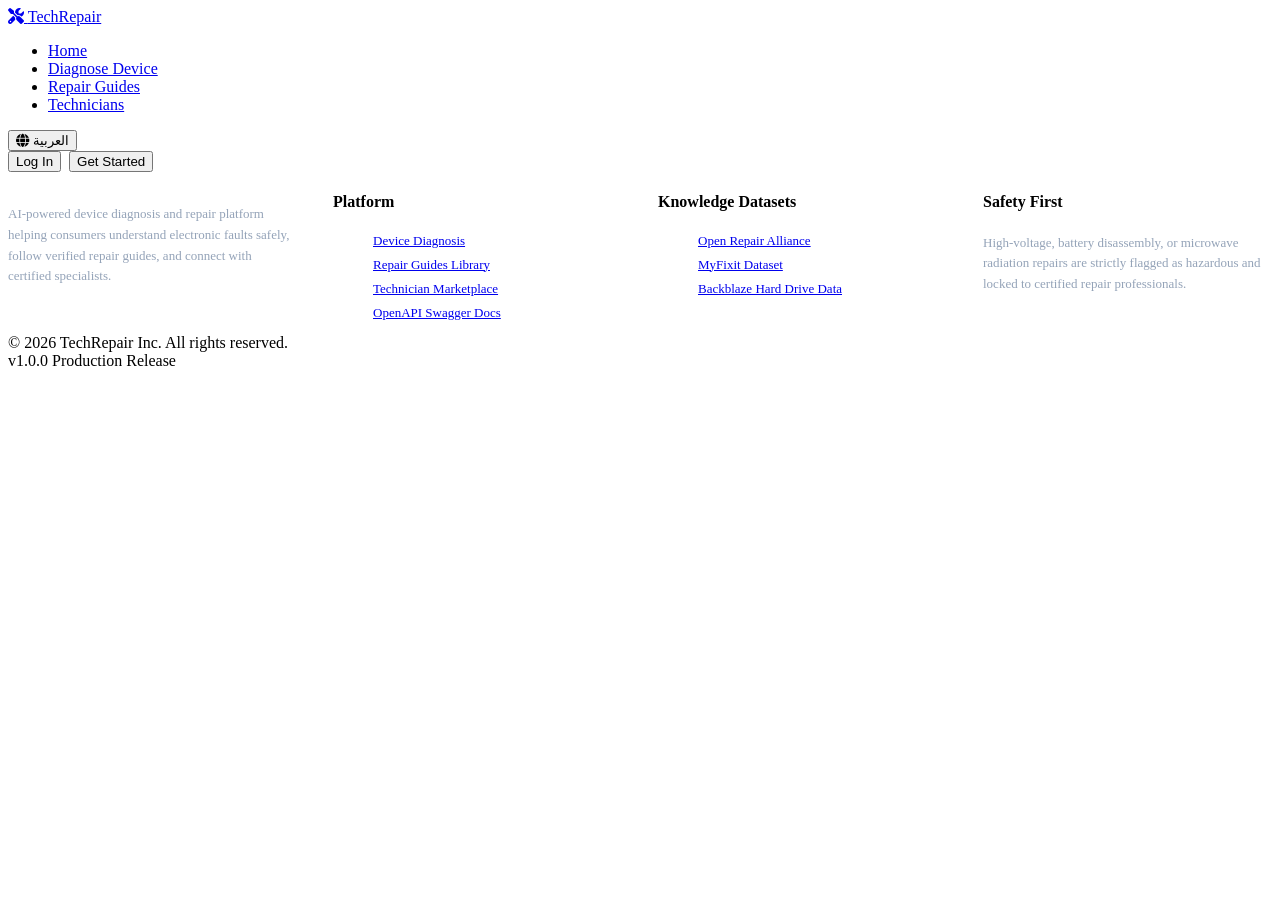
==== frontend/public/index.html @ 57054776 "feat: complete TechRepair platform implementation (backend, AI engine, frontend SPA, datasets, and d" ====
<!DOCTYPE html>
<html lang="en" dir="ltr">
<head>
  <meta charset="UTF-8">
  <meta name="viewport" content="width=device-width, initial-scale=1.0">
  <title>TechRepair — AI-Powered Smart Device Diagnosis & Repair Platform</title>
  <meta name="description" content="Intelligent electronic device diagnosis, step-by-step repair guides, and verified technician marketplace.">

  <!-- Google Fonts: Inter, Poppins, Cairo -->
  <link rel="preconnect" href="https://fonts.googleapis.com">
  <link rel="preconnect" href="https://fonts.gstatic.com" crossorigin>
  <link href="https://fonts.googleapis.com/css2?family=Cairo:wght@400;600;700;800&family=Inter:wght@400;500;600;700;800&display=swap" rel="stylesheet">

  <!-- FontAwesome 6 Icons -->
  <link rel="stylesheet" href="https://cdnjs.cloudflare.com/ajax/libs/font-awesome/6.4.0/css/all.min.css">

  <!-- TechRepair Stylesheet -->
  <link rel="stylesheet" href="/static/css/style.css">
</head>
<body>

  <!-- Navigation Bar -->
  <header class="navbar">
    <div class="container nav-container">
      
      <!-- Brand Logo -->
      <a href="#" class="logo" data-nav="home">
        <i class="fas fa-screwdriver-wrench"></i>
        <span>TechRepair</span>
      </a>

      <!-- Desktop Nav Links -->
      <ul class="nav-links" id="navLinks">
        <li><a href="#" class="nav-link active" data-nav="home" data-i18n="nav_home">Home</a></li>
        <li><a href="#" class="nav-link" data-nav="diagnose" data-i18n="nav_diagnose">Diagnose Device</a></li>
        <li><a href="#" class="nav-link" data-nav="guides" data-i18n="nav_guides">Repair Guides</a></li>
        <li><a href="#" class="nav-link" data-nav="technicians" data-i18n="nav_technicians">Technicians</a></li>
        <li id="navDashboardLink" style="display: none;"><a href="#" class="nav-link" data-nav="dashboard" data-i18n="nav_dashboard">Dashboard</a></li>
        <li id="navAdminLink" style="display: none;"><a href="#" class="nav-link" data-nav="admin" style="color: var(--color-danger); font-weight: 700;">Admin Panel</a></li>
      </ul>

      <!-- Action Buttons & Language Switcher -->
      <div class="nav-actions">
        <!-- Language Switcher Button -->
        <button id="langToggleBtn" class="lang-btn" title="Switch Language / تغيير اللغة">
          <i class="fas fa-globe"></i>
          <span class="lang-btn-text">العربية</span>
        </button>

        <!-- Guest Actions -->
        <div id="navGuestActions" style="display: flex; gap: 8px;">
          <button id="navLoginBtn" class="btn btn-outline btn-sm" data-i18n="nav_login">Log In</button>
          <button id="navRegisterBtn" class="btn btn-primary btn-sm" data-i18n="nav_register">Get Started</button>
        </div>

        <!-- Authenticated User Actions -->
        <div id="navUserActions" style="display: none; align-items: center; gap: 10px;">
          <span style="font-size: 13px; font-weight: 600; color: var(--color-primary);" id="navUserName"></span>
          <button id="navLogoutBtn" class="btn btn-outline btn-sm" style="color: var(--color-danger); border-color: #FCA5A5;">
            <i class="fas fa-sign-out-alt"></i>
          </button>
        </div>
      </div>

    </div>
  </header>

  <!-- Main View Container (Dynamically rendered by app.js) -->
  <main id="mainContent"></main>

  <!-- Global Modal Dialog -->
  <div id="appModal" class="modal-overlay" style="display: none;">
    <div class="modal-content">
      <button id="modalCloseBtn" class="modal-close" aria-label="Close modal">&times;</button>
      <div id="modalBody"></div>
    </div>
  </div>

  <!-- Footer -->
  <footer class="footer">
    <div class="container">
      <div style="display: grid; grid-template-columns: repeat(auto-fit, minmax(220px, 1fr)); gap: 36px;">
        <div>
          <div class="logo" style="color: #FFFFFF; margin-bottom: 14px;">
            <i class="fas fa-screwdriver-wrench" style="color: var(--color-accent);"></i>
            <span>TechRepair</span>
          </div>
          <p style="font-size: 13px; line-height: 1.6; color: #94A3B8;">
            AI-powered device diagnosis and repair platform helping consumers understand electronic faults safely, follow verified repair guides, and connect with certified specialists.
          </p>
        </div>

        <div>
          <h4>Platform</h4>
          <ul style="list-style: none; display: flex; flex-direction: column; gap: 8px; font-size: 13px;">
            <li><a href="#" data-nav="diagnose">Device Diagnosis</a></li>
            <li><a href="#" data-nav="guides">Repair Guides Library</a></li>
            <li><a href="#" data-nav="technicians">Technician Marketplace</a></li>
            <li><a href="/docs" target="_blank">OpenAPI Swagger Docs</a></li>
          </ul>
        </div>

        <div>
          <h4>Knowledge Datasets</h4>
          <ul style="list-style: none; display: flex; flex-direction: column; gap: 8px; font-size: 13px;">
            <li><a href="https://github.com/openrepair/data" target="_blank" rel="noopener">Open Repair Alliance</a></li>
            <li><a href="https://github.com/rub-ksv/MyFixit-Dataset" target="_blank" rel="noopener">MyFixit Dataset</a></li>
            <li><a href="https://www.backblaze.com/cloud-storage/resources/hard-drive-test-data" target="_blank" rel="noopener">Backblaze Hard Drive Data</a></li>
          </ul>
        </div>

        <div>
          <h4>Safety First</h4>
          <p style="font-size: 13px; line-height: 1.6; color: #94A3B8;">
            High-voltage, battery disassembly, or microwave radiation repairs are strictly flagged as hazardous and locked to certified repair professionals.
          </p>
        </div>
      </div>

      <div class="footer-bottom">
        <div>&copy; 2026 TechRepair Inc. All rights reserved.</div>
        <div style="display: flex; gap: 16px;">
          <span>v1.0.0 Production Release</span>
        </div>
      </div>
    </div>
  </footer>

  <!-- Scripts -->
  <script src="/static/js/i18n.js"></script>
  <script src="/static/js/api.js"></script>
  <script src="/static/js/app.js"></script>
</body>
</html>
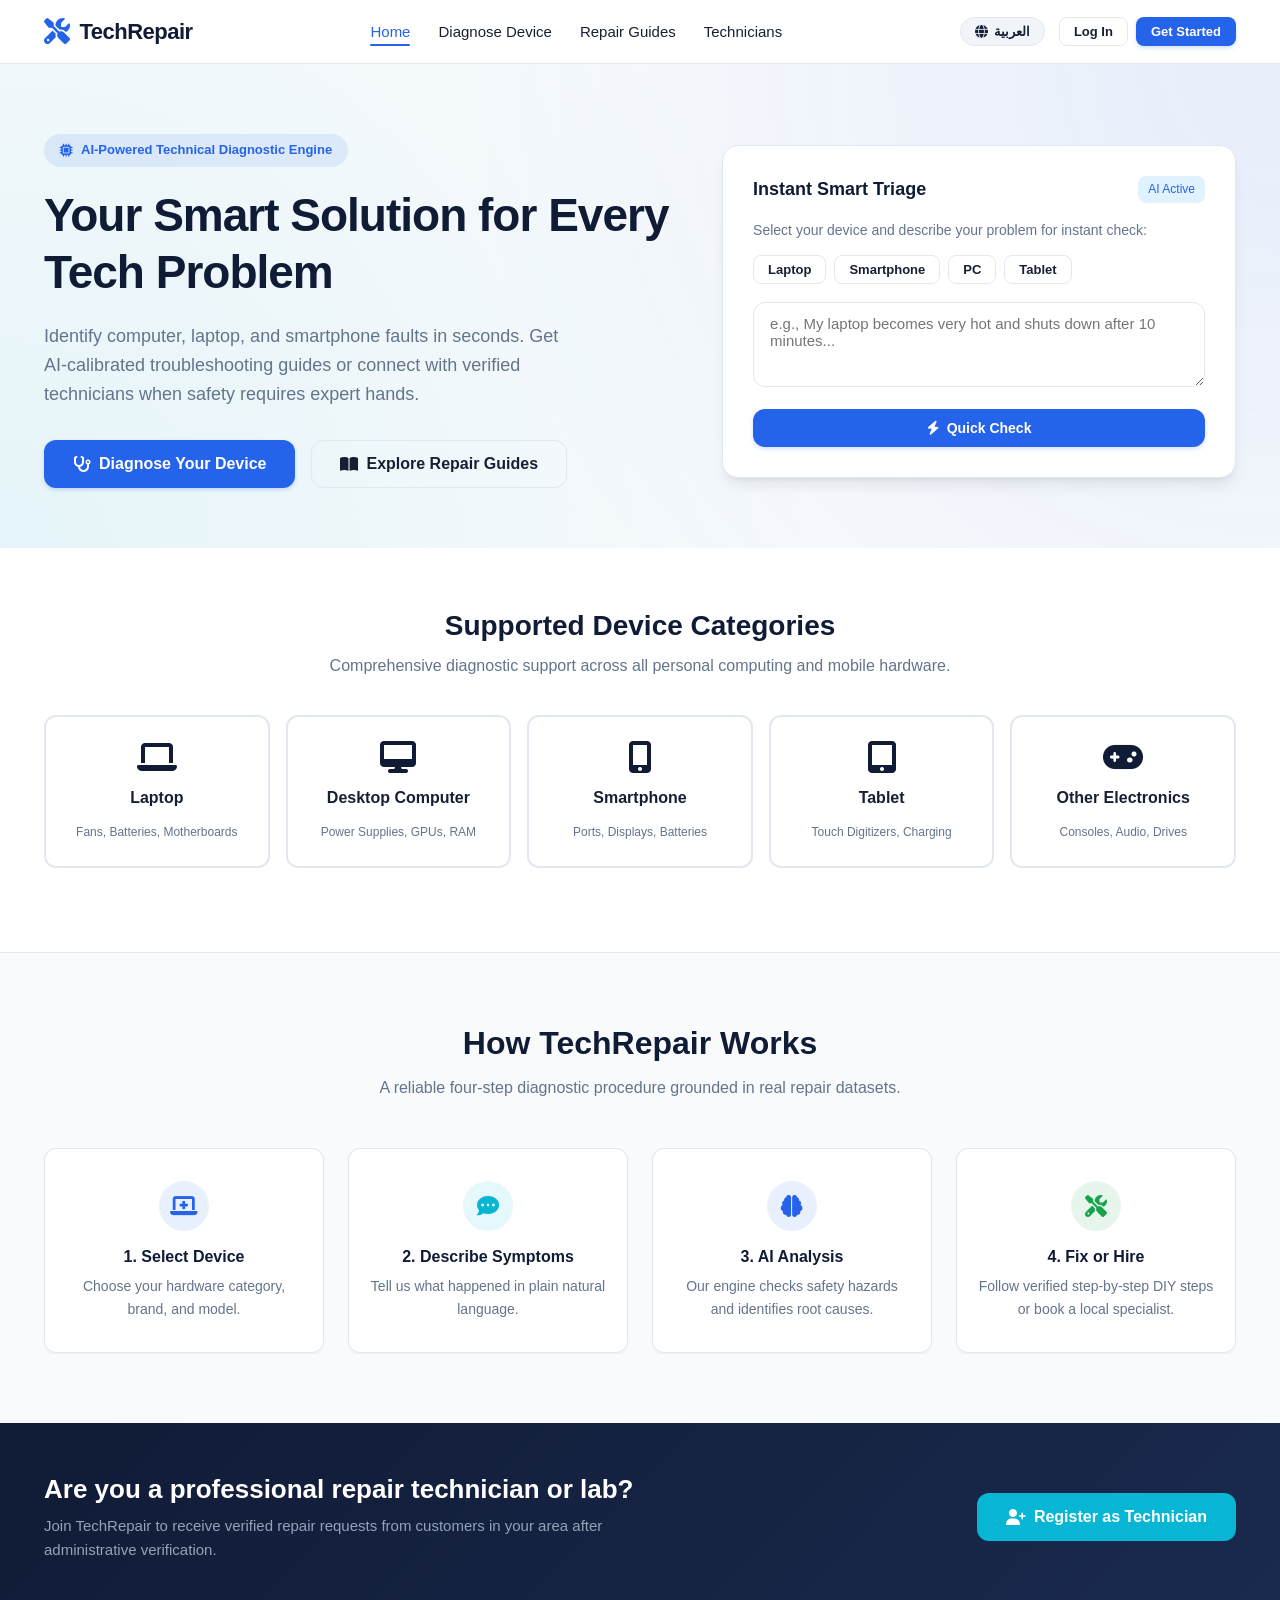
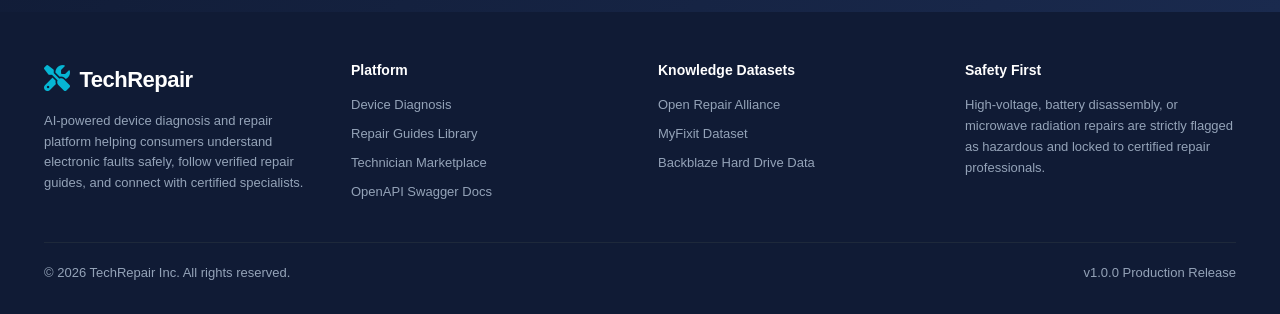
==== commit 89ffc490: "feat: convert platform to native web standard for zero-error Vercel deployment and add C++ AI backen" ====
--- a/frontend/public/index.html
+++ b/frontend/public/index.html
@@ -15,7 +15,7 @@
   <link rel="stylesheet" href="https://cdnjs.cloudflare.com/ajax/libs/font-awesome/6.4.0/css/all.min.css">
 
   <!-- TechRepair Stylesheet -->
-  <link rel="stylesheet" href="/static/css/style.css">
+  <link rel="stylesheet" href="css/style.css">
 </head>
 <body>
 
@@ -127,8 +127,8 @@
   </footer>
 
   <!-- Scripts -->
-  <script src="/static/js/i18n.js"></script>
-  <script src="/static/js/api.js"></script>
-  <script src="/static/js/app.js"></script>
+  <script src="js/i18n.js"></script>
+  <script src="js/api.js"></script>
+  <script src="js/app.js"></script>
 </body>
 </html>
--- a/frontend/public/css/style.css
+++ b/frontend/public/css/style.css
@@ -0,0 +1,695 @@
+/* ==========================================================================
+   TechRepair Design System & Core Stylesheet
+   Color Palette:
+   - Primary: #101B35 (Deep Navy Blue)
+   - Secondary: #2563EB (Electric Blue)
+   - Accent: #06B6D4 (Cyan)
+   - Background: #F8FAFC (Slate Light)
+   - Card: #FFFFFF
+   - Text: #172033
+   - Success: #16A34A | Warning: #F59E0B | Danger: #DC2626
+   ========================================================================== */
+
+:root {
+  --color-primary: #101B35;
+  --color-primary-light: #1A2A4E;
+  --color-secondary: #2563EB;
+  --color-secondary-hover: #1D4ED8;
+  --color-accent: #06B6D4;
+  --color-accent-light: #E0F2FE;
+  --color-bg: #F8FAFC;
+  --color-card: #FFFFFF;
+  --color-text-main: #172033;
+  --color-text-muted: #64748B;
+  --color-border: #E2E8F0;
+  
+  --color-success: #16A34A;
+  --color-success-bg: #DCFCE7;
+  --color-warning: #F59E0B;
+  --color-warning-bg: #FEF3C7;
+  --color-danger: #DC2626;
+  --color-danger-bg: #FEE2E2;
+
+  --shadow-sm: 0 1px 2px 0 rgb(0 0 0 / 0.05);
+  --shadow-md: 0 4px 6px -1px rgb(0 0 0 / 0.07), 0 2px 4px -2px rgb(0 0 0 / 0.07);
+  --shadow-lg: 0 10px 15px -3px rgb(0 0 0 / 0.08), 0 4px 6px -4px rgb(0 0 0 / 0.08);
+  --shadow-glow: 0 0 20px rgba(37, 99, 235, 0.2);
+
+  --radius-sm: 8px;
+  --radius-md: 12px;
+  --radius-lg: 16px;
+  --radius-full: 9999px;
+  
+  --font-en: 'Inter', -apple-system, BlinkMacSystemFont, "Segoe UI", Roboto, sans-serif;
+  --font-ar: 'Cairo', 'Segoe UI', Tahoma, sans-serif;
+}
+
+/* Global Reset */
+* {
+  box-sizing: border-box;
+  margin: 0;
+  padding: 0;
+  -webkit-font-smoothing: antialiased;
+}
+
+body {
+  font-family: var(--font-en);
+  background-color: var(--color-bg);
+  color: var(--color-text-main);
+  line-height: 1.6;
+  min-height: 100vh;
+  display: flex;
+  flex-direction: column;
+}
+
+/* RTL Support */
+[dir="rtl"] body {
+  font-family: var(--font-ar);
+}
+
+[dir="rtl"] .ltr-only {
+  direction: ltr;
+}
+
+a {
+  color: var(--color-secondary);
+  text-decoration: none;
+  transition: all 0.2s ease;
+}
+
+a:hover {
+  color: var(--color-secondary-hover);
+}
+
+/* Layout Containers */
+.container {
+  width: 100%;
+  max-width: 1240px;
+  margin: 0 auto;
+  padding: 0 24px;
+}
+
+/* Typography Utilities */
+h1, h2, h3, h4, h5, h6 {
+  color: var(--color-primary);
+  font-weight: 700;
+  line-height: 1.25;
+}
+
+.text-gradient {
+  background: linear-gradient(135deg, var(--color-secondary) 0%, var(--color-accent) 100%);
+  -webkit-background-clip: text;
+  -webkit-text-fill-color: transparent;
+}
+
+/* Header & Navigation */
+.navbar {
+  position: sticky;
+  top: 0;
+  z-index: 100;
+  background-color: rgba(255, 255, 255, 0.95);
+  backdrop-filter: blur(8px);
+  border-bottom: 1px solid var(--color-border);
+  padding: 14px 0;
+}
+
+.nav-container {
+  display: flex;
+  justify-content: space-between;
+  align-items: center;
+}
+
+.logo {
+  display: flex;
+  align-items: center;
+  gap: 10px;
+  font-size: 22px;
+  font-weight: 800;
+  color: var(--color-primary);
+  letter-spacing: -0.5px;
+}
+
+.logo i {
+  color: var(--color-secondary);
+  font-size: 26px;
+}
+
+.nav-links {
+  display: flex;
+  align-items: center;
+  gap: 28px;
+  list-style: none;
+}
+
+.nav-link {
+  color: var(--color-text-main);
+  font-weight: 500;
+  font-size: 15px;
+  cursor: pointer;
+  padding: 6px 0;
+  position: relative;
+}
+
+.nav-link:hover, .nav-link.active {
+  color: var(--color-secondary);
+}
+
+.nav-link.active::after {
+  content: '';
+  position: absolute;
+  bottom: 0;
+  left: 0;
+  right: 0;
+  height: 2px;
+  background-color: var(--color-secondary);
+  border-radius: var(--radius-full);
+}
+
+.nav-actions {
+  display: flex;
+  align-items: center;
+  gap: 14px;
+}
+
+/* Buttons */
+.btn {
+  display: inline-flex;
+  align-items: center;
+  justify-content: center;
+  gap: 8px;
+  padding: 10px 20px;
+  font-size: 14px;
+  font-weight: 600;
+  border-radius: var(--radius-md);
+  border: 1px solid transparent;
+  cursor: pointer;
+  transition: all 0.2s cubic-bezier(0.4, 0, 0.2, 1);
+  text-align: center;
+}
+
+.btn-primary {
+  background-color: var(--color-secondary);
+  color: #FFFFFF !important;
+  box-shadow: 0 2px 4px rgba(37, 99, 235, 0.2);
+}
+
+.btn-primary:hover {
+  background-color: var(--color-secondary-hover);
+  transform: translateY(-1px);
+  box-shadow: 0 4px 8px rgba(37, 99, 235, 0.3);
+}
+
+.btn-outline {
+  background-color: transparent;
+  border-color: var(--color-border);
+  color: var(--color-text-main);
+}
+
+.btn-outline:hover {
+  background-color: #F1F5F9;
+  border-color: #CBD5E1;
+}
+
+.btn-accent {
+  background-color: var(--color-accent);
+  color: #FFFFFF !important;
+}
+
+.btn-accent:hover {
+  filter: brightness(0.95);
+}
+
+.btn-sm {
+  padding: 6px 14px;
+  font-size: 13px;
+  border-radius: var(--radius-sm);
+}
+
+.btn-lg {
+  padding: 14px 28px;
+  font-size: 16px;
+  border-radius: var(--radius-md);
+}
+
+.lang-btn {
+  background-color: #F1F5F9;
+  border: 1px solid var(--color-border);
+  color: var(--color-text-main);
+  padding: 6px 14px;
+  border-radius: var(--radius-full);
+  font-size: 13px;
+  font-weight: 600;
+  cursor: pointer;
+  display: flex;
+  align-items: center;
+  gap: 6px;
+}
+
+.lang-btn:hover {
+  background-color: #E2E8F0;
+}
+
+/* Hero Section */
+.hero-section {
+  padding: 70px 0 60px;
+  background: radial-gradient(circle at top right, rgba(37, 99, 235, 0.08) 0%, transparent 60%),
+              radial-gradient(circle at bottom left, rgba(6, 182, 212, 0.08) 0%, transparent 60%);
+}
+
+.hero-grid {
+  display: grid;
+  grid-template-columns: 1.1fr 0.9fr;
+  gap: 50px;
+  align-items: center;
+}
+
+.hero-badge {
+  display: inline-flex;
+  align-items: center;
+  gap: 8px;
+  padding: 6px 16px;
+  background-color: rgba(37, 99, 235, 0.1);
+  color: var(--color-secondary);
+  border-radius: var(--radius-full);
+  font-size: 13px;
+  font-weight: 600;
+  margin-bottom: 20px;
+}
+
+.hero-title {
+  font-size: 46px;
+  letter-spacing: -1px;
+  margin-bottom: 20px;
+}
+
+.hero-description {
+  font-size: 18px;
+  color: var(--color-text-muted);
+  margin-bottom: 32px;
+  max-width: 540px;
+}
+
+.hero-actions {
+  display: flex;
+  gap: 16px;
+  align-items: center;
+  flex-wrap: wrap;
+}
+
+.hero-card-preview {
+  background-color: var(--color-card);
+  border: 1px solid var(--color-border);
+  border-radius: var(--radius-lg);
+  padding: 30px;
+  box-shadow: var(--shadow-lg);
+  position: relative;
+}
+
+/* Feature Cards & Badges */
+.card {
+  background-color: var(--color-card);
+  border: 1px solid var(--color-border);
+  border-radius: var(--radius-md);
+  padding: 24px;
+  box-shadow: var(--shadow-sm);
+  transition: all 0.25s ease;
+}
+
+.card:hover {
+  box-shadow: var(--shadow-md);
+  border-color: #CBD5E1;
+}
+
+.card-interactive {
+  cursor: pointer;
+}
+
+.card-interactive:hover {
+  transform: translateY(-3px);
+  border-color: var(--color-secondary);
+}
+
+/* Device Category Selector */
+.device-categories-grid {
+  display: grid;
+  grid-template-columns: repeat(auto-fit, minmax(180px, 1fr));
+  gap: 16px;
+  margin: 24px 0;
+}
+
+.device-category-card {
+  display: flex;
+  flex-direction: column;
+  align-items: center;
+  justify-content: center;
+  gap: 12px;
+  padding: 24px 16px;
+  background-color: var(--color-card);
+  border: 2px solid var(--color-border);
+  border-radius: var(--radius-md);
+  cursor: pointer;
+  transition: all 0.2s ease;
+  text-align: center;
+}
+
+.device-category-card i {
+  font-size: 32px;
+  color: var(--color-primary);
+  transition: all 0.2s ease;
+}
+
+.device-category-card:hover {
+  border-color: var(--color-secondary);
+  background-color: #F8FAFC;
+}
+
+.device-category-card.selected {
+  border-color: var(--color-secondary);
+  background-color: rgba(37, 99, 235, 0.05);
+}
+
+.device-category-card.selected i {
+  color: var(--color-secondary);
+}
+
+/* Step Wizard Navigation */
+.wizard-steps {
+  display: flex;
+  justify-content: space-between;
+  margin-bottom: 36px;
+  position: relative;
+}
+
+.wizard-steps::before {
+  content: '';
+  position: absolute;
+  top: 18px;
+  left: 20px;
+  right: 20px;
+  height: 2px;
+  background-color: var(--color-border);
+  z-index: 1;
+}
+
+.wizard-step {
+  display: flex;
+  flex-direction: column;
+  align-items: center;
+  gap: 8px;
+  position: relative;
+  z-index: 2;
+  cursor: pointer;
+}
+
+.wizard-step-circle {
+  width: 38px;
+  height: 38px;
+  border-radius: var(--radius-full);
+  background-color: #FFFFFF;
+  border: 2px solid var(--color-border);
+  color: var(--color-text-muted);
+  display: flex;
+  align-items: center;
+  justify-content: center;
+  font-weight: 700;
+  font-size: 14px;
+  transition: all 0.2s ease;
+}
+
+.wizard-step.active .wizard-step-circle {
+  border-color: var(--color-secondary);
+  background-color: var(--color-secondary);
+  color: #FFFFFF;
+  box-shadow: 0 0 0 4px rgba(37, 99, 235, 0.15);
+}
+
+.wizard-step.completed .wizard-step-circle {
+  border-color: var(--color-success);
+  background-color: var(--color-success);
+  color: #FFFFFF;
+}
+
+.wizard-step-label {
+  font-size: 13px;
+  font-weight: 600;
+  color: var(--color-text-muted);
+}
+
+.wizard-step.active .wizard-step-label {
+  color: var(--color-secondary);
+}
+
+/* Diagnosis Report Styles */
+.severity-badge {
+  display: inline-flex;
+  align-items: center;
+  gap: 6px;
+  padding: 4px 12px;
+  border-radius: var(--radius-full);
+  font-size: 12px;
+  font-weight: 700;
+  text-transform: uppercase;
+}
+
+.severity-low {
+  background-color: #DCFCE7;
+  color: #16A34A;
+}
+
+.severity-medium {
+  background-color: #FEF3C7;
+  color: #D97706;
+}
+
+.severity-high {
+  background-color: #FEE2E2;
+  color: #DC2626;
+}
+
+.severity-critical {
+  background-color: #7F1D1D;
+  color: #FFFFFF;
+  animation: pulse 2s infinite;
+}
+
+@keyframes pulse {
+  0% { transform: scale(1); }
+  50% { transform: scale(1.03); }
+  100% { transform: scale(1); }
+}
+
+.hazard-box {
+  background-color: var(--color-danger-bg);
+  border: 1px solid #FCA5A5;
+  border-left: 6px solid var(--color-danger);
+  border-radius: var(--radius-md);
+  padding: 18px 20px;
+  margin: 20px 0;
+  color: #991B1B;
+}
+
+[dir="rtl"] .hazard-box {
+  border-left: 1px solid #FCA5A5;
+  border-right: 6px solid var(--color-danger);
+}
+
+.step-card {
+  border-left: 4px solid var(--color-secondary);
+  background-color: #FFFFFF;
+  padding: 20px;
+  border-radius: 0 var(--radius-md) var(--radius-md) 0;
+  margin-bottom: 16px;
+  border: 1px solid var(--color-border);
+  border-left-width: 4px;
+}
+
+[dir="rtl"] .step-card {
+  border-left-width: 1px;
+  border-right: 4px solid var(--color-secondary);
+  border-radius: var(--radius-md) 0 0 var(--radius-md);
+}
+
+/* Modals */
+.modal-overlay {
+  position: fixed;
+  top: 0;
+  left: 0;
+  right: 0;
+  bottom: 0;
+  background-color: rgba(16, 27, 53, 0.6);
+  backdrop-filter: blur(4px);
+  z-index: 1000;
+  display: flex;
+  align-items: center;
+  justify-content: center;
+  padding: 20px;
+}
+
+.modal-content {
+  background-color: #FFFFFF;
+  border-radius: var(--radius-lg);
+  width: 100%;
+  max-width: 520px;
+  max-height: 90vh;
+  overflow-y: auto;
+  padding: 32px;
+  box-shadow: var(--shadow-lg);
+  position: relative;
+  animation: modalIn 0.25s ease-out;
+}
+
+@keyframes modalIn {
+  from { opacity: 0; transform: translateY(12px) scale(0.98); }
+  to { opacity: 1; transform: translateY(0) scale(1); }
+}
+
+.modal-close {
+  position: absolute;
+  top: 20px;
+  right: 20px;
+  background: none;
+  border: none;
+  font-size: 20px;
+  color: var(--color-text-muted);
+  cursor: pointer;
+}
+
+[dir="rtl"] .modal-close {
+  right: auto;
+  left: 20px;
+}
+
+/* Forms */
+.form-group {
+  margin-bottom: 20px;
+}
+
+.form-label {
+  display: block;
+  font-size: 14px;
+  font-weight: 600;
+  color: var(--color-primary);
+  margin-bottom: 8px;
+}
+
+.form-control {
+  width: 100%;
+  padding: 12px 16px;
+  font-size: 15px;
+  border: 1.5px solid var(--color-border);
+  border-radius: var(--radius-md);
+  background-color: #FFFFFF;
+  color: var(--color-text-main);
+  transition: all 0.2s ease;
+  font-family: inherit;
+}
+
+.form-control:focus {
+  outline: none;
+  border-color: var(--color-secondary);
+  box-shadow: 0 0 0 3px rgba(37, 99, 235, 0.12);
+}
+
+textarea.form-control {
+  resize: vertical;
+  min-height: 110px;
+}
+
+/* Technician Cards */
+.tech-card {
+  display: flex;
+  flex-direction: column;
+  justify-content: space-between;
+  border: 1px solid var(--color-border);
+  border-radius: var(--radius-md);
+  padding: 24px;
+  background-color: #FFFFFF;
+  transition: all 0.2s ease;
+}
+
+.tech-card:hover {
+  transform: translateY(-2px);
+  box-shadow: var(--shadow-md);
+  border-color: #CBD5E1;
+}
+
+.tech-avatar {
+  width: 56px;
+  height: 56px;
+  border-radius: var(--radius-full);
+  background: linear-gradient(135deg, var(--color-primary) 0%, var(--color-secondary) 100%);
+  color: #FFFFFF;
+  display: flex;
+  align-items: center;
+  justify-content: center;
+  font-size: 22px;
+  font-weight: 700;
+}
+
+.tag {
+  display: inline-block;
+  padding: 4px 10px;
+  background-color: #F1F5F9;
+  color: #475569;
+  border-radius: var(--radius-sm);
+  font-size: 12px;
+  font-weight: 500;
+}
+
+/* Footer */
+.footer {
+  margin-top: auto;
+  background-color: var(--color-primary);
+  color: #94A3B8;
+  padding: 50px 0 30px;
+  font-size: 14px;
+}
+
+.footer h4 {
+  color: #FFFFFF;
+  margin-bottom: 16px;
+}
+
+.footer a {
+  color: #94A3B8;
+}
+
+.footer a:hover {
+  color: #FFFFFF;
+}
+
+.footer-bottom {
+  margin-top: 40px;
+  padding-top: 20px;
+  border-top: 1px solid #1E293B;
+  display: flex;
+  justify-content: space-between;
+  align-items: center;
+  font-size: 13px;
+}
+
+/* Mobile Responsiveness */
+@media (max-width: 768px) {
+  .hero-grid {
+    grid-template-columns: 1fr;
+    gap: 36px;
+  }
+  .hero-title {
+    font-size: 34px;
+  }
+  .nav-links {
+    display: none;
+  }
+  .nav-links.mobile-open {
+    display: flex;
+    flex-direction: column;
+    position: absolute;
+    top: 100%;
+    left: 0;
+    right: 0;
+    background-color: #FFFFFF;
+    padding: 20px;
+    border-bottom: 1px solid var(--color-border);
+    box-shadow: var(--shadow-md);
+  }
+}
